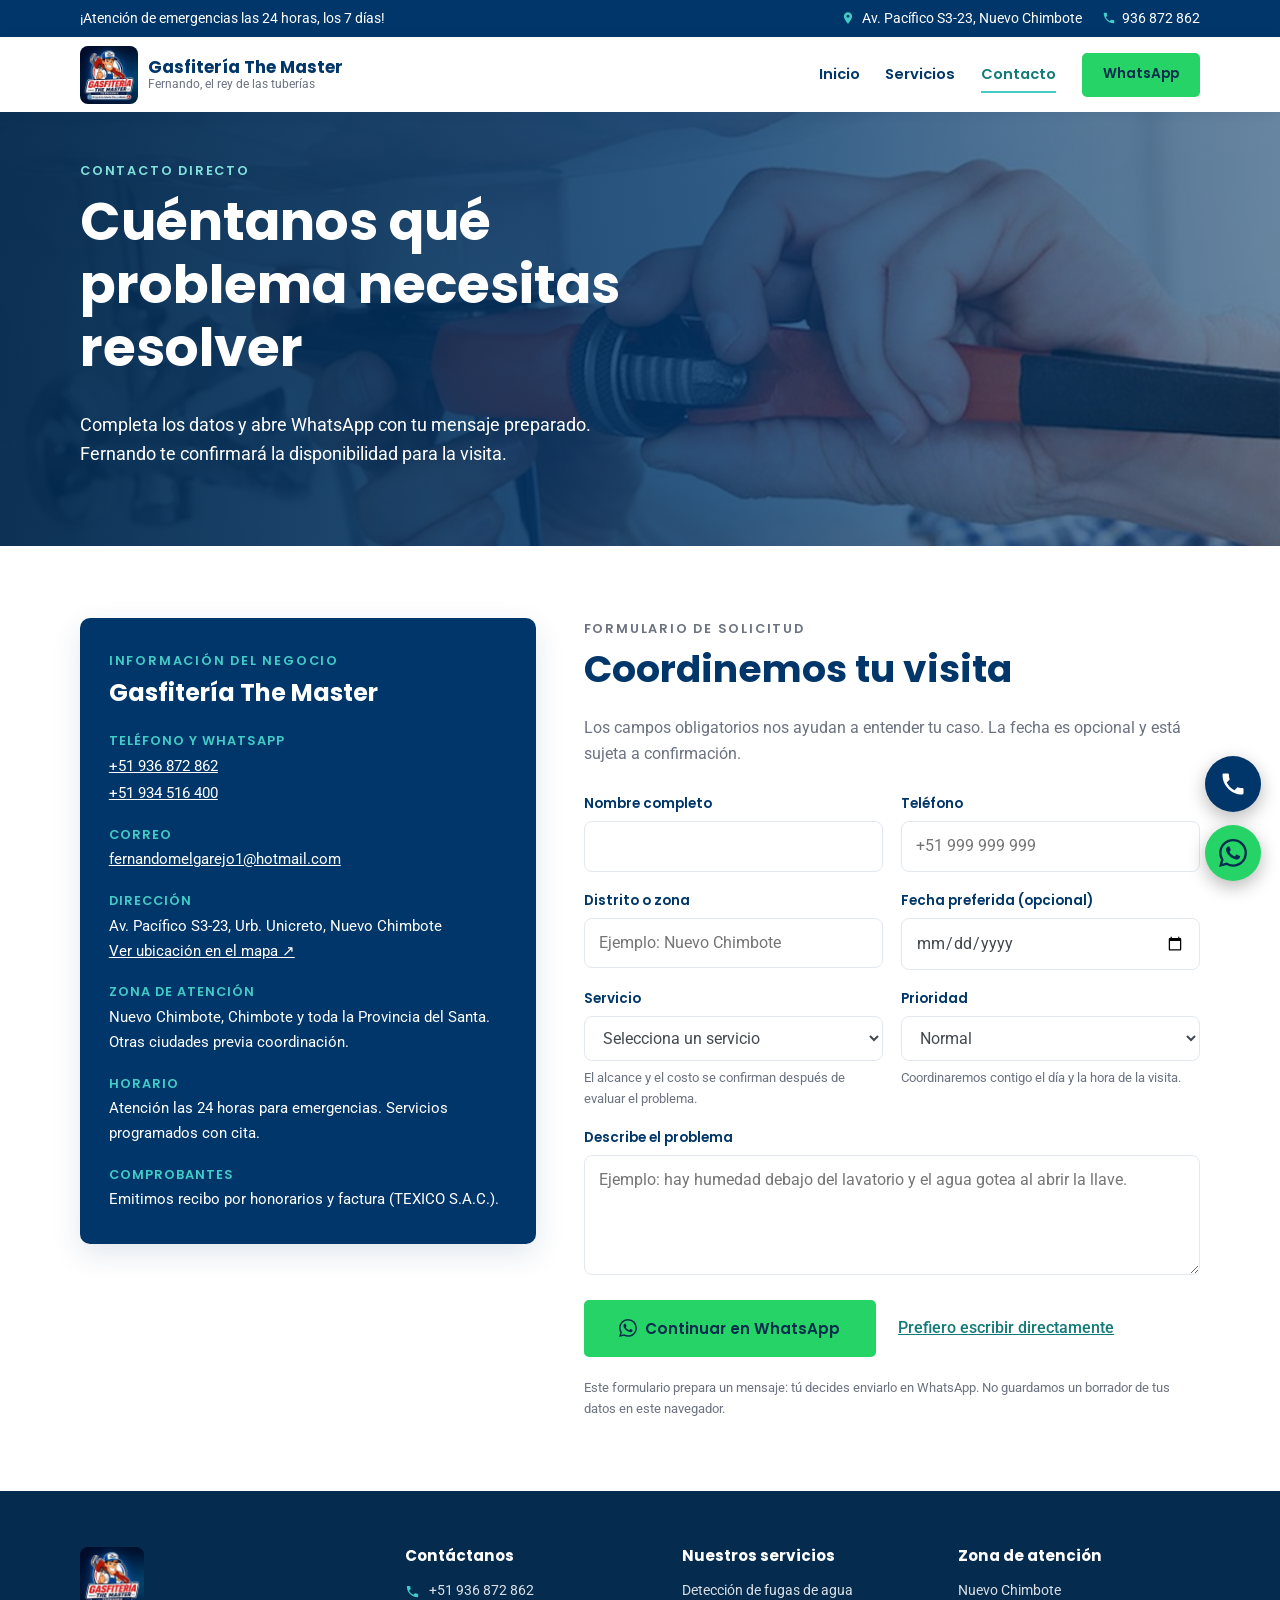
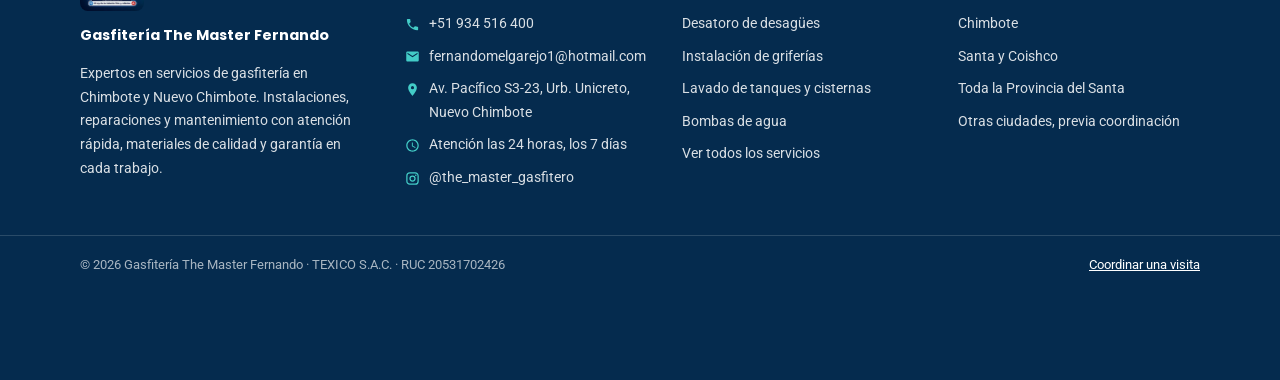
==== contact.html @ fdb29d44 "edit" ====
<!doctype html>
<html lang="es-PE">
  <head>
    <meta charset="UTF-8" />
    <meta name="viewport" content="width=device-width, initial-scale=1.0" />
    <title>Contacto | Gasfitería The Master Fernando en Chimbote</title>
    <meta
      name="description"
      content="Contacta a Gasfitería The Master Fernando en Chimbote y Nuevo Chimbote. Escríbenos por WhatsApp o envía el formulario para solicitar reparaciones, instalaciones o mantenimiento."
    />
<meta property="og:title" content="Contacto | Gasfitería The Master Fernando" />
    <meta
      property="og:description"
      content="Solicita ayuda de gasfitería en la Provincia del Santa con un formulario claro o contacto directo por WhatsApp."
    />
    <link rel="canonical" href="https://themastergasfitero.com/contact.html" />
    <meta property="og:url" content="https://themastergasfitero.com/contact.html" />
    <meta property="og:locale" content="es_PE" />
    <meta name="theme-color" content="#003669" />
    <meta property="og:type" content="website" />
    <meta property="og:image" content="https://themastergasfitero.com/images/optimized/og-image.webp" />
    <meta name="twitter:card" content="summary_large_image" />
    <link rel="icon" href="images/optimized/favicon.png" type="image/png" />
    <link rel="preconnect" href="https://fonts.googleapis.com" />
    <link rel="preconnect" href="https://fonts.gstatic.com" crossorigin />
    <link
      href="https://fonts.googleapis.com/css2?family=Poppins:wght@600;700&family=Roboto:wght@400;500&display=swap"
      rel="stylesheet"
    />
    <link rel="stylesheet" href="styles/styles.css" />
  </head>
  <body>
    <script>document.documentElement.classList.add("js");</script>
    <a class="skip-link" href="#main-content">Saltar al contenido principal</a>

    <div class="topbar">
      <div class="wrap">
        <span class="topbar-item topbar-left">¡Atención de emergencias las 24 horas, los 7 días!</span>
        <div class="topbar-right">
          <span class="topbar-item">
            <svg viewBox="0 0 24 24" aria-hidden="true"><path d="M12 2C8.13 2 5 5.13 5 9c0 5.25 7 13 7 13s7-7.75 7-13c0-3.87-3.13-7-7-7zm0 9.5a2.5 2.5 0 1 1 0-5 2.5 2.5 0 0 1 0 5z"/></svg>
            Av. Pacífico S3-23, Nuevo Chimbote
          </span>
          <a class="topbar-item" href="tel:+51936872862">
            <svg viewBox="0 0 24 24" aria-hidden="true"><path d="M6.62 10.79c1.44 2.83 3.76 5.14 6.59 6.59l2.2-2.2c.27-.27.67-.36 1.02-.24 1.12.37 2.33.57 3.57.57.55 0 1 .45 1 1V20c0 .55-.45 1-1 1-9.39 0-17-7.61-17-17 0-.55.45-1 1-1h3.5c.55 0 1 .45 1 1 0 1.25.2 2.45.57 3.57.11.35.03.74-.25 1.02l-2.2 2.2z"/></svg>
            936 872 862
          </a>
        </div>
      </div>
    </div>

    <header class="site-header">
      <nav class="nav wrap" aria-label="Navegación principal">
        <a class="brand" href="index.html">
          <img src="images/optimized/logo-master.webp" alt="Logo de Gasfitería The Master" width="58" height="58" />
          <span>
            <strong>Gasfitería The Master</strong>
            <span>Fernando, el rey de las tuberías</span>
          </span>
        </a>
        <button class="nav-toggle" type="button" aria-label="Abrir menú" aria-controls="primary-nav" aria-expanded="false">
          <span class="hamburger" aria-hidden="true"></span>
        </button>
        <ul class="nav-links" id="primary-nav">
          <li><a class="nav-link" href="index.html">Inicio</a></li>
          <li><a class="nav-link" href="services.html">Servicios</a></li>
          <li><a class="nav-link" href="contact.html">Contacto</a></li>
          <li class="nav-cta">
            <a
              class="button button--small button--wa"
              href="https://wa.me/51936872862?text=Hola%20Fernando%2C%20necesito%20un%20servicio%20de%20gasfiter%C3%ADa."
              target="_blank"
              rel="noopener"
            >
              WhatsApp
            </a>
          </li>
        </ul>
      </nav>
    </header>

    <main id="main-content">
      <section class="hero hero--compact" aria-labelledby="contact-title">
        <div class="wrap">
          <div class="hero-content">
            <p class="eyebrow">Contacto directo</p>
            <h1 id="contact-title">Cuéntanos qué problema necesitas resolver</h1>
            <p class="lead">
              Completa los datos y abre WhatsApp con tu mensaje preparado. Fernando te confirmará la disponibilidad para la visita.
            </p>
          </div>
        </div>
      </section>

      <section class="section section--white" aria-labelledby="request-title">
        <div class="wrap contact-layout">
          <aside class="contact-panel" aria-labelledby="contact-info-title">
            <p class="eyebrow">Información del negocio</p>
            <h2 id="contact-info-title">Gasfitería The Master</h2>
            <dl class="contact-list">
              <div>
                <dt>Teléfono y WhatsApp</dt>
                <dd><a href="https://wa.me/51936872862" target="_blank" rel="noopener">+51 936 872 862</a></dd>
                <dd><a href="tel:+51934516400">+51 934 516 400</a></dd>
              </div>
              <div>
                <dt>Correo</dt>
                <dd><a href="mailto:fernandomelgarejo1@hotmail.com">fernandomelgarejo1@hotmail.com</a></dd>
              </div>
              <div>
                <dt>Dirección</dt>
                <dd>Av. Pacífico S3-23, Urb. Unicreto, Nuevo Chimbote<br><a href="https://www.google.com/maps/search/?api=1&amp;query=Av.+Pacifico+S3-23+Unicreto+Nuevo+Chimbote+Peru" target="_blank" rel="noopener">Ver ubicación en el mapa ↗</a></dd>
              </div>
              <div>
                <dt>Zona de atención</dt>
                <dd>Nuevo Chimbote, Chimbote y toda la Provincia del Santa. Otras ciudades previa coordinación.</dd>
              </div>
              <div>
                <dt>Horario</dt>
                <dd>Atención las 24 horas para emergencias. Servicios programados con cita.</dd>
              </div>
              <div>
                <dt>Comprobantes</dt>
                <dd>Emitimos recibo por honorarios y factura (TEXICO S.A.C.).</dd>
              </div>
            </dl>
          </aside>

          <div>
            <div class="section-heading" style="text-align: left; margin-bottom: 1.6rem;">
              <p class="eyebrow">Formulario de solicitud</p>
              <h2 id="request-title">Coordinemos tu visita</h2>
              <p>Los campos obligatorios nos ayudan a entender tu caso. La fecha es opcional y está sujeta a confirmación.</p>
            </div>

            <form class="request-form" id="request-form">
              <div class="form-grid">
                <div class="field">
                  <label for="fullname">Nombre completo</label>
                  <input id="fullname" name="fullname" type="text" autocomplete="name" required minlength="3" maxlength="100" />
                </div>
                <div class="field">
                  <label for="phone">Teléfono</label>
                  <input id="phone" name="phone" type="tel" autocomplete="tel" inputmode="tel" required minlength="9" maxlength="20" placeholder="+51 999 999 999" />
                </div>
                <div class="field">
                  <label for="district">Distrito o zona</label>
                  <input id="district" name="district" type="text" autocomplete="address-level2" required maxlength="120" placeholder="Ejemplo: Nuevo Chimbote" />
                </div>
                <div class="field">
                  <label for="preferredDate">Fecha preferida (opcional)</label>
                  <input id="preferredDate" name="preferredDate" type="date" />
                </div>
                <div class="field">
                  <label for="service">Servicio</label>
                  <select id="service" name="service" required>
                    <option value="">Selecciona un servicio</option><option value="deteccion-fugas">Detección de fugas de agua</option><option value="correccion-fugas">Corrección de fugas</option><option value="griferias">Instalación y reparación de griferías</option><option value="bombas-agua">Instalación y mantenimiento de bombas de agua</option><option value="tanque-bombeo">Tanque de agua con sistema de bombeo</option><option value="lavado-tanques">Lavado de tanques y cisternas</option><option value="desinfeccion-tanques">Desinfección de tanques</option><option value="trampas-grasa">Mantenimiento de trampas de grasa</option><option value="desatoros">Desatoro de desagües</option><option value="duchas">Instalación y armado de sistema de ducha</option><option value="sanitarios">Instalación de sanitarios</option><option value="tuberias-fria-caliente">Tuberías de agua fría y caliente</option><option value="mantenimiento-preventivo">Mantenimiento preventivo</option><option value="emergencias-domiciliarias">Emergencias domiciliarias</option><option value="asesoria-compra">Asesoría para compra de accesorios</option><option value="otro">Otro / necesito orientación</option>
                  </select>
                  <p class="hint" id="service-note" aria-live="polite">Elige un servicio para ver una recomendación rápida.</p>
                </div>
                <div class="field">
                  <label for="urgency">Prioridad</label>
                  <select id="urgency" name="urgency" required>
                    <option value="Normal">Normal</option>
                    <option value="Pronto">Pronto</option>
                    <option value="Urgente">Urgente</option>
                  </select>
                  <p class="hint" id="urgency-note" aria-live="polite"></p>
                </div>
                <div class="field field--wide">
                  <label for="notes">Describe el problema</label>
                  <textarea
                    id="notes"
                    name="notes"
                    required
                    minlength="10" maxlength="1500"
                    placeholder="Ejemplo: hay humedad debajo del lavatorio y el agua gotea al abrir la llave."
                  ></textarea>
                </div>
              </div>
              <div class="form-actions">
                <button class="button button--wa" type="submit" disabled>
                  <svg viewBox="0 0 24 24" aria-hidden="true"><path d="M17.472 14.382c-.297-.149-1.758-.867-2.03-.967-.273-.099-.471-.148-.67.15-.197.297-.767.966-.94 1.164-.173.199-.347.223-.644.075-.297-.15-1.255-.463-2.39-1.475-.883-.788-1.48-1.761-1.653-2.059-.173-.297-.018-.458.13-.606.134-.133.298-.347.446-.52.149-.174.198-.298.298-.497.099-.198.05-.371-.025-.52-.075-.149-.669-1.612-.916-2.207-.242-.579-.487-.5-.669-.51-.173-.008-.371-.01-.57-.01-.198 0-.52.074-.792.372-.272.297-1.04 1.016-1.04 2.479 0 1.462 1.065 2.875 1.213 3.074.149.198 2.096 3.2 5.077 4.487.709.306 1.262.489 1.694.625.712.227 1.36.195 1.871.118.571-.085 1.758-.719 2.006-1.413.248-.694.248-1.289.173-1.413-.074-.124-.272-.198-.57-.347m-5.421 7.403h-.004a9.87 9.87 0 0 1-5.031-1.378l-.361-.214-3.741.982.998-3.648-.235-.374a9.86 9.86 0 0 1-1.51-5.26c.001-5.45 4.436-9.884 9.888-9.884 2.64 0 5.122 1.03 6.988 2.898a9.825 9.825 0 0 1 2.893 6.994c-.003 5.45-4.437 9.884-9.885 9.884m8.413-18.297A11.815 11.815 0 0 0 12.05 0C5.495 0 .16 5.335.157 11.892c0 2.096.547 4.142 1.588 5.945L.057 24l6.305-1.654a11.882 11.882 0 0 0 5.683 1.448h.005c6.554 0 11.89-5.335 11.893-11.893a11.821 11.821 0 0 0-3.48-8.413"/></svg>
                  Continuar en WhatsApp
                </button>
                <a class="text-link" href="https://wa.me/51936872862" target="_blank" rel="noopener">
                  Prefiero escribir directamente
                </a>
              </div>
              <p class="hint form-privacy" id="form-status" aria-live="polite">Este formulario prepara un mensaje: tú decides enviarlo en WhatsApp. No guardamos un borrador de tus datos en este navegador.</p>
              <noscript><p class="notice">Para preparar el mensaje, activa JavaScript o usa el enlace «Prefiero escribir directamente».</p></noscript>
            </form>
          </div>
        </div>
      </section>
    </main>

    <footer class="site-footer">
      <div class="wrap footer-grid">
        <div class="footer-brand">
          <img src="images/optimized/logo-master.webp" alt="Logo de Gasfitería The Master" width="64" height="64" loading="lazy" />
          <strong>Gasfitería The Master Fernando</strong>
          <p>
            Expertos en servicios de gasfitería en Chimbote y Nuevo Chimbote. Instalaciones, reparaciones y
            mantenimiento con atención rápida, materiales de calidad y garantía en cada trabajo.
          </p>
        </div>
        <div>
          <h2 class="footer-title">Contáctanos</h2>
          <ul class="footer-list">
            <li class="footer-item">
              <svg viewBox="0 0 24 24" aria-hidden="true"><path d="M6.62 10.79c1.44 2.83 3.76 5.14 6.59 6.59l2.2-2.2c.27-.27.67-.36 1.02-.24 1.12.37 2.33.57 3.57.57.55 0 1 .45 1 1V20c0 .55-.45 1-1 1-9.39 0-17-7.61-17-17 0-.55.45-1 1-1h3.5c.55 0 1 .45 1 1 0 1.25.2 2.45.57 3.57.11.35.03.74-.25 1.02l-2.2 2.2z"/></svg>
              <a href="tel:+51936872862">+51 936 872 862</a>
            </li>
            <li class="footer-item">
              <svg viewBox="0 0 24 24" aria-hidden="true"><path d="M6.62 10.79c1.44 2.83 3.76 5.14 6.59 6.59l2.2-2.2c.27-.27.67-.36 1.02-.24 1.12.37 2.33.57 3.57.57.55 0 1 .45 1 1V20c0 .55-.45 1-1 1-9.39 0-17-7.61-17-17 0-.55.45-1 1-1h3.5c.55 0 1 .45 1 1 0 1.25.2 2.45.57 3.57.11.35.03.74-.25 1.02l-2.2 2.2z"/></svg>
              <a href="tel:+51934516400">+51 934 516 400</a>
            </li>
            <li class="footer-item">
              <svg viewBox="0 0 24 24" aria-hidden="true"><path d="M20 4H4c-1.1 0-1.99.9-1.99 2L2 18c0 1.1.9 2 2 2h16c1.1 0 2-.9 2-2V6c0-1.1-.9-2-2-2zm0 4-8 5-8-5V6l8 5 8-5v2z"/></svg>
              <a href="mailto:fernandomelgarejo1@hotmail.com">fernandomelgarejo1@hotmail.com</a>
            </li>
            <li class="footer-item">
              <svg viewBox="0 0 24 24" aria-hidden="true"><path d="M12 2C8.13 2 5 5.13 5 9c0 5.25 7 13 7 13s7-7.75 7-13c0-3.87-3.13-7-7-7zm0 9.5a2.5 2.5 0 1 1 0-5 2.5 2.5 0 0 1 0 5z"/></svg>
              <span>Av. Pacífico S3-23, Urb. Unicreto, Nuevo Chimbote</span>
            </li>
            <li class="footer-item">
              <svg viewBox="0 0 24 24" aria-hidden="true"><path d="M11.99 2C6.47 2 2 6.48 2 12s4.47 10 9.99 10C17.52 22 22 17.52 22 12S17.52 2 11.99 2zM12 20c-4.42 0-8-3.58-8-8s3.58-8 8-8 8 3.58 8 8-3.58 8-8 8zm.5-13H11v6l5.25 3.15.75-1.23-4.5-2.67z"/></svg>
              <span>Atención las 24 horas, los 7 días</span>
            </li>
            <li class="footer-item">
              <svg viewBox="0 0 24 24" aria-hidden="true"><path d="M7.8 2h8.4C19.4 2 22 4.6 22 7.8v8.4a5.8 5.8 0 0 1-5.8 5.8H7.8C4.6 22 2 19.4 2 16.2V7.8A5.8 5.8 0 0 1 7.8 2m-.2 2A3.6 3.6 0 0 0 4 7.6v8.8C4 18.39 5.61 20 7.6 20h8.8a3.6 3.6 0 0 0 3.6-3.6V7.6C20 5.61 18.39 4 16.4 4H7.6m9.65 1.5a1.25 1.25 0 0 1 1.25 1.25A1.25 1.25 0 0 1 17.25 8 1.25 1.25 0 0 1 16 6.75a1.25 1.25 0 0 1 1.25-1.25M12 7a5 5 0 0 1 5 5 5 5 0 0 1-5 5 5 5 0 0 1-5-5 5 5 0 0 1 5-5m0 2a3 3 0 0 0-3 3 3 3 0 0 0 3 3 3 3 0 0 0 3-3 3 3 0 0 0-3-3z"/></svg>
              <a href="https://www.instagram.com/the_master_gasfitero" target="_blank" rel="noopener">@the_master_gasfitero</a>
            </li>
          </ul>
        </div>
        <div>
          <h2 class="footer-title">Nuestros servicios</h2>
          <ul class="footer-list">
            <li><a href="services.html?service=deteccion-fugas">Detección de fugas de agua</a></li>
            <li><a href="services.html?service=desatoros">Desatoro de desagües</a></li>
            <li><a href="services.html?service=griferias">Instalación de griferías</a></li>
            <li><a href="services.html?service=lavado-tanques">Lavado de tanques y cisternas</a></li>
            <li><a href="services.html?service=bombas-agua">Bombas de agua</a></li>
            <li><a href="services.html">Ver todos los servicios</a></li>
          </ul>
        </div>
        <div>
          <h2 class="footer-title">Zona de atención</h2>
          <ul class="footer-list">
            <li>Nuevo Chimbote</li>
            <li>Chimbote</li>
            <li>Santa y Coishco</li>
            <li>Toda la Provincia del Santa</li>
            <li>Otras ciudades, previa coordinación</li>
          </ul>
        </div>
      </div>
      <div class="footer-bottom">
        <div class="wrap">
          <span>&copy; <span id="currentyear">2026</span> Gasfitería The Master Fernando · TEXICO S.A.C. · RUC 20531702426</span>
          <a href="contact.html">Coordinar una visita</a>
        </div>
      </div>
    </footer>

    <a
      class="float-call"
      href="tel:+51936872862"
      aria-label="Llamar a Gasfitería The Master"
    >
      <svg viewBox="0 0 24 24" aria-hidden="true"><path d="M6.62 10.79c1.44 2.83 3.76 5.14 6.59 6.59l2.2-2.2c.27-.27.67-.36 1.02-.24 1.12.37 2.33.57 3.57.57.55 0 1 .45 1 1V20c0 .55-.45 1-1 1-9.39 0-17-7.61-17-17 0-.55.45-1 1-1h3.5c.55 0 1 .45 1 1 0 1.25.2 2.45.57 3.57.11.35.03.74-.25 1.02l-2.2 2.2z"/></svg>
    </a>
    <a
      class="float-wa"
      href="https://wa.me/51936872862?text=Hola%20Fernando%2C%20necesito%20un%20servicio%20de%20gasfiter%C3%ADa."
      target="_blank"
      rel="noopener"
      aria-label="Escribir por WhatsApp a Gasfitería The Master"
    >
      <svg viewBox="0 0 24 24" aria-hidden="true"><path d="M17.472 14.382c-.297-.149-1.758-.867-2.03-.967-.273-.099-.471-.148-.67.15-.197.297-.767.966-.94 1.164-.173.199-.347.223-.644.075-.297-.15-1.255-.463-2.39-1.475-.883-.788-1.48-1.761-1.653-2.059-.173-.297-.018-.458.13-.606.134-.133.298-.347.446-.52.149-.174.198-.298.298-.497.099-.198.05-.371-.025-.52-.075-.149-.669-1.612-.916-2.207-.242-.579-.487-.5-.669-.51-.173-.008-.371-.01-.57-.01-.198 0-.52.074-.792.372-.272.297-1.04 1.016-1.04 2.479 0 1.462 1.065 2.875 1.213 3.074.149.198 2.096 3.2 5.077 4.487.709.306 1.262.489 1.694.625.712.227 1.36.195 1.871.118.571-.085 1.758-.719 2.006-1.413.248-.694.248-1.289.173-1.413-.074-.124-.272-.198-.57-.347m-5.421 7.403h-.004a9.87 9.87 0 0 1-5.031-1.378l-.361-.214-3.741.982.998-3.648-.235-.374a9.86 9.86 0 0 1-1.51-5.26c.001-5.45 4.436-9.884 9.888-9.884 2.64 0 5.122 1.03 6.988 2.898a9.825 9.825 0 0 1 2.893 6.994c-.003 5.45-4.437 9.884-9.885 9.884m8.413-18.297A11.815 11.815 0 0 0 12.05 0C5.495 0 .16 5.335.157 11.892c0 2.096.547 4.142 1.588 5.945L.057 24l6.305-1.654a11.882 11.882 0 0 0 5.683 1.448h.005c6.554 0 11.89-5.335 11.893-11.893a11.821 11.821 0 0 0-3.48-8.413"/></svg>
    </a>

    <script type="module" src="scripts/site.js"></script>
    <script type="module" src="scripts/contact.js"></script>
  </body>
</html>
---- styles/styles.css ----
/* ============================================================
   Gasfitería The Master Fernando — Nuevo Chimbote
   Paleta: azul marino #003669 + turquesa #43ccc7 (referencia)
   Tipografía: Poppins (títulos) + Roboto (cuerpo)
   ============================================================ */

:root {
  --navy: #003669;
  --navy-dark: #052b4e;
  --navy-alt: #063764;
  --turquoise: #43ccc7;
  --turquoise-dark: #2fb0ab;
  --wa: #25d366;
  --wa-dark: #1eb757;
  --bg: #f6f7f9;
  --surface: #ffffff;
  --text: #43494f;
  --muted: #6b7280;
  --border: #e2e8ee;
  --shadow: 0 10px 30px rgb(0 54 105 / 12%);
  --shadow-soft: 0 4px 14px rgb(0 54 105 / 8%);
  --radius: 10px;
  --heading-font: "Poppins", "Segoe UI", sans-serif;
  --body-font: "Roboto", Arial, sans-serif;
}

* {
  box-sizing: border-box;
}

html {
  scroll-behavior: smooth;
}

body {
  margin: 0;
  color: var(--text);
  font-family: var(--body-font);
  font-size: 1rem;
  line-height: 1.65;
  background: var(--surface);
  overflow-x: clip;
}

img {
  display: block;
  max-width: 100%;
  height: auto;
}

a {
  color: var(--turquoise-dark);
}

h1,
h2,
h3,
h4 {
  font-family: var(--heading-font);
  color: var(--navy);
  line-height: 1.2;
  margin: 0 0 0.6em;
}

button,
input,
select,
textarea {
  font: inherit;
}

[hidden] {
  display: none !important;
}

.wrap {
  width: min(1120px, 100% - 2.5rem);
  margin-inline: auto;
}

.skip-link {
  position: absolute;
  top: -100px;
  left: 0.5rem;
  z-index: 60;
  background: var(--navy);
  color: #fff;
  padding: 0.6rem 1rem;
  border-radius: 0 0 8px 8px;
  text-decoration: none;
}

.skip-link:focus {
  top: 0;
}

/* ---------- Top bar ---------- */

.topbar {
  background: var(--navy);
  color: #fff;
  font-size: 0.85rem;
}

.topbar .wrap {
  display: flex;
  justify-content: space-between;
  align-items: center;
  gap: 1rem;
  padding-block: 0.45rem;
  flex-wrap: wrap;
}

.topbar a {
  color: #fff;
  text-decoration: none;
}

.topbar a:hover {
  text-decoration: underline;
}

.topbar-item {
  display: inline-flex;
  align-items: center;
  gap: 0.4rem;
}

.topbar-item svg {
  width: 14px;
  height: 14px;
  fill: var(--turquoise);
  flex: none;
}

.topbar-right {
  display: flex;
  gap: 1.25rem;
  flex-wrap: wrap;
}

/* ---------- Header / nav ---------- */

.site-header {
  background: var(--surface);
  box-shadow: 0 2px 10px rgb(0 54 105 / 8%);
  position: sticky;
  top: 0;
  z-index: 50;
}

.nav {
  display: flex;
  align-items: center;
  justify-content: space-between;
  gap: 1rem;
  padding-block: 0.55rem;
  position: relative;
}

.brand {
  display: flex;
  align-items: center;
  gap: 0.65rem;
  text-decoration: none;
}

.brand img {
  width: 58px;
  height: 58px;
  border-radius: 50%;
}

.brand span {
  display: flex;
  flex-direction: column;
  line-height: 1.2;
}

.brand strong {
  font-family: var(--heading-font);
  font-size: 1.05rem;
  color: var(--navy);
}

.brand span span {
  font-size: 0.75rem;
  color: var(--muted);
}

.nav-links {
  list-style: none;
  display: flex;
  align-items: center;
  gap: 1.6rem;
  margin: 0;
  padding: 0;
}

.nav-link {
  font-family: var(--heading-font);
  font-weight: 600;
  font-size: 0.92rem;
  color: var(--navy);
  text-decoration: none;
  padding: 0.4rem 0;
  border-bottom: 2px solid transparent;
}

.nav-link:hover,
.nav-link[aria-current="page"] {
  color: var(--turquoise-dark);
  border-bottom-color: var(--turquoise);
}

.nav-cta {
  display: inline-flex;
}

.nav-toggle {
  display: none;
  background: none;
  border: 0;
  padding: 0.5rem;
  cursor: pointer;
}

.hamburger,
.hamburger::before,
.hamburger::after {
  content: "";
  display: block;
  width: 24px;
  height: 3px;
  border-radius: 2px;
  background: var(--navy);
  transition: transform 0.2s ease;
}

.hamburger {
  position: relative;
}

.hamburger::before {
  position: absolute;
  top: -8px;
}

.hamburger::after {
  position: absolute;
  top: 8px;
}

/* ---------- Botones ---------- */

.button {
  display: inline-flex;
  align-items: center;
  justify-content: center;
  gap: 0.5rem;
  background: var(--turquoise);
  color: #fff;
  font-family: var(--heading-font);
  font-weight: 600;
  font-size: 0.95rem;
  text-decoration: none;
  border: 2px solid var(--turquoise);
  border-radius: 8px;
  padding: 0.85rem 2.1rem;
  cursor: pointer;
  transition: background 0.2s ease, border-color 0.2s ease, transform 0.15s ease;
}

.button:hover {
  background: var(--turquoise-dark);
  border-color: var(--turquoise-dark);
  transform: translateY(-1px);
}

.button--outline {
  background: transparent;
  color: #fff;
  border-color: rgb(255 255 255 / 70%);
}

.button--outline:hover {
  background: rgb(255 255 255 / 12%);
  border-color: #fff;
}

.button--outline-navy {
  background: transparent;
  color: var(--navy);
  border-color: var(--navy);
}

.button--outline-navy:hover {
  background: var(--navy);
  border-color: var(--navy);
  color: #fff;
}

.button--wa {
  background: var(--wa);
  border-color: var(--wa);
}

.button--wa:hover {
  background: var(--wa-dark);
  border-color: var(--wa-dark);
}

.button--small {
  padding: 0.55rem 1.2rem;
  font-size: 0.85rem;
}

.button svg {
  width: 18px;
  height: 18px;
  fill: currentcolor;
  flex: none;
}

.text-link {
  color: var(--turquoise-dark);
  font-weight: 500;
}

/* ---------- Hero ---------- */

.hero {
  position: relative;
  min-height: 560px;
  display: flex;
  align-items: center;
  background:
    linear-gradient(90deg, rgb(0 40 78 / 92%) 0%, rgb(0 54 105 / 78%) 45%, rgb(0 54 105 / 40%) 100%),
    url("../images/optimized/hero-bg.webp") center 30% / cover no-repeat;
  color: #fff;
  padding-block: 4rem;
}

.hero-content {
  max-width: 620px;
}

.hero h1 {
  color: #fff;
  font-size: clamp(2.1rem, 5vw, 3.3rem);
  font-weight: 700;
}

.hero .lead {
  font-size: 1.1rem;
  max-width: 34rem;
  margin-bottom: 1.8rem;
}

.eyebrow {
  font-family: var(--heading-font);
  font-weight: 600;
  font-size: 0.8rem;
  text-transform: uppercase;
  letter-spacing: 0.14em;
  color: var(--turquoise);
  margin: 0 0 0.5rem;
}

.hero-actions {
  display: flex;
  gap: 0.9rem;
  flex-wrap: wrap;
  margin-bottom: 1.6rem;
}

.trust-list {
  list-style: none;
  display: flex;
  gap: 0.6rem 1.5rem;
  flex-wrap: wrap;
  margin: 0;
  padding: 0;
  font-size: 0.9rem;
}

.trust-list li {
  display: inline-flex;
  align-items: center;
  gap: 0.45rem;
}

.trust-list svg {
  width: 16px;
  height: 16px;
  fill: var(--turquoise);
  flex: none;
}

.hero--compact {
  min-height: 300px;
  padding-block: 3rem;
  background:
    linear-gradient(90deg, rgb(0 40 78 / 94%) 0%, rgb(0 54 105 / 82%) 55%, rgb(0 54 105 / 55%) 100%),
    url("../images/optimized/hero-bg.webp") center 25% / cover no-repeat;
}

/* ---------- Secciones ---------- */

.section {
  padding-block: 4.5rem;
  background: var(--bg);
}

.section--white {
  background: var(--surface);
}

.section-heading {
  text-align: center;
  max-width: 44rem;
  margin: 0 auto 2.8rem;
}

.section-heading h2 {
  font-size: clamp(1.6rem, 3.4vw, 2.35rem);
  font-weight: 700;
}

.section-heading p {
  color: var(--muted);
}

.section-actions {
  text-align: center;
  margin-top: 2.4rem;
  display: flex;
  gap: 1rem;
  justify-content: center;
  flex-wrap: wrap;
  align-items: center;
}

/* ---------- Bloque presentación ---------- */

.split {
  display: grid;
  grid-template-columns: 1fr 1.15fr;
  gap: 3rem;
  align-items: center;
}

.portrait img {
  border-radius: var(--radius);
  box-shadow: var(--shadow);
  width: 100%;
}

.split h2 {
  font-size: clamp(1.55rem, 3vw, 2.2rem);
}

.check-list {
  list-style: none;
  padding: 0;
  margin: 1.2rem 0 1.8rem;
  display: grid;
  gap: 0.65rem;
}

.check-list li {
  display: flex;
  align-items: flex-start;
  gap: 0.6rem;
}

.check-list svg {
  width: 18px;
  height: 18px;
  fill: var(--turquoise);
  flex: none;
  margin-top: 0.25rem;
}

.cred-chips {
  display: flex;
  flex-wrap: wrap;
  gap: 0.5rem;
  margin: 0 0 1.6rem;
  padding: 0;
  list-style: none;
}

.cred-chips li {
  background: rgb(67 204 199 / 12%);
  border: 1px solid rgb(67 204 199 / 45%);
  color: var(--navy);
  font-size: 0.78rem;
  font-weight: 500;
  padding: 0.3rem 0.75rem;
  border-radius: 100px;
}

/* ---------- ¿Por qué elegirnos? ---------- */

.why-layout {
  display: grid;
  grid-template-columns: 1.15fr 1fr;
  gap: 2.5rem;
  align-items: center;
}

.why-grid {
  display: grid;
  grid-template-columns: repeat(2, 1fr);
  gap: 1.2rem;
}

.why-card {
  background: var(--surface);
  border-radius: var(--radius);
  box-shadow: var(--shadow-soft);
  padding: 1.8rem 1.4rem;
  text-align: center;
}

.why-card svg {
  width: 38px;
  height: 38px;
  fill: var(--navy);
  margin-bottom: 0.8rem;
}

.why-card h3 {
  color: var(--turquoise-dark);
  font-size: 1.02rem;
  margin-bottom: 0.5rem;
}

.why-card p {
  font-size: 0.88rem;
  margin: 0;
  color: var(--muted);
}

.why-photo img {
  border-radius: var(--radius);
  box-shadow: var(--shadow);
  width: 100%;
  object-fit: cover;
  aspect-ratio: 4 / 5;
}

/* ---------- Clientes ---------- */

.clients-strip {
  background: var(--navy);
  color: #fff;
  padding-block: 2rem;
  text-align: center;
  overflow: hidden;
}
.clients-heading { margin-bottom: 1.25rem; }
.clients-strip h2 {
  color: #fff;
  font-size: clamp(.95rem, 2vw, 1.15rem);
  font-weight: 600;
  text-transform: uppercase;
  letter-spacing: .12em;
  margin: 0 auto 1rem;
}
.clients-marquee {
  overflow: hidden;
  max-width: 1440px;
  margin-inline: auto;
  mask-image: linear-gradient(to right, transparent, #000 4%, #000 96%, transparent);
}
.clients-track { display: flex; width: max-content; }
.clients-list {
  list-style: none;
  display: flex;
  flex-shrink: 0;
  gap: 1.5rem;
  margin: 0;
  padding: 0 1.5rem 0 0;
}
.client-card {
  width: 220px;
  flex-shrink: 0;
  font-family: var(--heading-font);
  font-size: .85rem;
  font-weight: 600;
}
.client-card > span { display: block; margin-top: 1.25rem; color: #ffffffcf; font-size: .8rem; font-weight: 500; }
.client-logo {
  height: 112px;
  display: flex;
  align-items: center;
  justify-content: center;
  background: transparent;
  border: 0;
  overflow: hidden;
}
.client-logo > img { width: 160px; height: 80px; object-fit: contain; filter: brightness(0) invert(1); }
/* Render existing brand artwork in white without changing the source files. */
.client-logo--vecor,
.client-logo--meraki { background: var(--navy); }
.client-logo--vecor > img,
.client-logo--meraki > img { mix-blend-mode: screen; }
.client-logo--vecor > img { width: 112px; height: 112px; filter: grayscale(1) brightness(2) contrast(20); }
.client-logo--meraki > img { width: 180px; height: 112px; object-fit: cover; filter: grayscale(1) brightness(2) contrast(20); clip-path: inset(18% 20% 20% 20%); }
.client-logo--placeholder { color: #fff; }
.client-logo svg { width: 80px; height: 64px; }
.clients-strip.is-ready .clients-track { animation: clients-scroll 38s linear infinite; }
@keyframes clients-scroll { to { transform: translateX(-50%); } }
.clients-strip:not(.is-ready) .clients-marquee { overflow-x: auto; }
@media (max-width: 700px) {
  .clients-strip { padding-block: 1.75rem; }
  .client-card { width: 180px; font-size: .78rem; }
  .client-logo { height: 112px; }
  .clients-list { gap: 1rem; padding-right: 1rem; }
}
@media (prefers-reduced-motion: reduce) {
  .clients-strip .clients-track { animation: none; width: auto; }
  .clients-list { width: 100%; flex-wrap: wrap; justify-content: center; padding: 0 1rem; }
  .clients-list[aria-hidden="true"] { display: none; }
  .clients-marquee { mask-image: none; }
}

/* ---------- Tarjetas de servicios ---------- */

.grid {
  display: grid;
  gap: 1.6rem;
}

.services-grid {
  grid-template-columns: repeat(auto-fill, minmax(280px, 1fr));
}

.service-card {
  background: var(--surface);
  border-radius: var(--radius);
  box-shadow: var(--shadow-soft);
  overflow: hidden;
  display: flex;
  flex-direction: column;
  transition: transform 0.2s ease, box-shadow 0.2s ease;
}

.service-card:hover {
  transform: translateY(-4px);
  box-shadow: var(--shadow);
}

.service-card img {
  width: 100%;
  aspect-ratio: 4 / 3;
  object-fit: cover;
}

.service-card__body {
  padding: 1.3rem 1.3rem 1.5rem;
  display: flex;
  flex-direction: column;
  gap: 0.55rem;
  flex: 1;
}

.service-card__body h3 {
  font-size: 1.05rem;
  margin: 0;
}

.service-card__body p {
  margin: 0;
  font-size: 0.9rem;
  color: var(--muted);
  flex: 1;
}

.card-meta {
  display: flex;
  justify-content: space-between;
  align-items: center;
}

.pill {
  display: inline-block;
  background: rgb(0 54 105 / 8%);
  color: var(--navy);
  font-size: 0.72rem;
  font-weight: 600;
  font-family: var(--heading-font);
  text-transform: uppercase;
  letter-spacing: 0.08em;
  padding: 0.28rem 0.7rem;
  border-radius: 100px;
  width: fit-content;
}

.service-facts {
  display: grid;
  grid-template-columns: repeat(3, 1fr);
  gap: 0.6rem;
  margin: 0.4rem 0 0.8rem;
  font-size: 0.78rem;
}

.service-facts dt {
  font-weight: 600;
  color: var(--navy);
}

.service-facts dd {
  margin: 0;
  color: var(--muted);
}

.status {
  font-size: 0.85rem;
  color: var(--muted);
  text-align: center;
}

.notice {
  background: rgb(67 204 199 / 10%);
  border: 1px solid rgb(67 204 199 / 40%);
  border-radius: var(--radius);
  padding: 1rem 1.3rem;
  grid-column: 1 / -1;
}

/* ---------- Galería ---------- */

.gallery-grid {
  display: grid;
  grid-template-columns: repeat(3, 1fr);
  gap: 1.2rem;
}

.gallery-grid figure {
  margin: 0;
  position: relative;
  border-radius: var(--radius);
  overflow: hidden;
  box-shadow: var(--shadow-soft);
}

.gallery-grid img {
  width: 100%;
  aspect-ratio: 4 / 3;
  object-fit: cover;
  transition: transform 0.3s ease;
}

.gallery-grid figure:hover img {
  transform: scale(1.05);
}

.gallery-grid figcaption {
  position: absolute;
  inset: auto 0 0;
  background: linear-gradient(transparent, rgb(0 40 78 / 88%));
  color: #fff;
  font-size: 0.85rem;
  font-weight: 500;
  padding: 1.6rem 1rem 0.75rem;
}

/* ---------- Cómo trabajamos ---------- */

.steps-grid {
  display: grid;
  grid-template-columns: repeat(4, 1fr);
  gap: 1.2rem;
  counter-reset: paso;
}

.step-card {
  background: var(--surface);
  border-radius: var(--radius);
  box-shadow: var(--shadow-soft);
  padding: 1.8rem 1.4rem;
  position: relative;
  counter-increment: paso;
}

.step-card::before {
  content: counter(paso, decimal-leading-zero);
  display: block;
  font-family: var(--heading-font);
  font-size: 1.9rem;
  font-weight: 700;
  color: var(--turquoise);
  margin-bottom: 0.5rem;
}

.step-card h3 {
  font-size: 1rem;
  margin-bottom: 0.4rem;
}

.step-card p {
  font-size: 0.87rem;
  color: var(--muted);
  margin: 0;
}

/* ---------- FAQ ---------- */

.faq-layout {
  display: grid;
  grid-template-columns: 1.1fr 1fr;
  gap: 3rem;
  align-items: start;
}

.faq-photo img {
  border-radius: var(--radius);
  box-shadow: var(--shadow);
  width: 100%;
  object-fit: cover;
  aspect-ratio: 4 / 5;
  position: sticky;
  top: 100px;
}

.faq-list {
  display: grid;
  gap: 0.8rem;
}

.faq-list details {
  background: var(--surface);
  border-radius: var(--radius);
  box-shadow: var(--shadow-soft);
  padding: 1rem 1.3rem;
}

.faq-list summary {
  font-family: var(--heading-font);
  font-weight: 600;
  color: var(--navy);
  cursor: pointer;
  list-style: none;
  display: flex;
  justify-content: space-between;
  align-items: center;
  gap: 1rem;
}

.faq-list summary::-webkit-details-marker {
  display: none;
}

.faq-list summary::after {
  content: "+";
  font-size: 1.4rem;
  color: var(--turquoise-dark);
  flex: none;
  line-height: 1;
}

.faq-list details[open] summary::after {
  content: "\2212";
}

.faq-list details p {
  margin: 0.8rem 0 0.2rem;
  font-size: 0.92rem;
}

/* ---------- CTA final ---------- */

.cta-band {
  background:
    linear-gradient(rgb(0 40 78 / 90%), rgb(0 54 105 / 90%)),
    url("../images/optimized/hero-bg.webp") center 40% / cover no-repeat;
  color: #fff;
  text-align: center;
  padding-block: 4.5rem;
}

.cta-band h2 {
  color: #fff;
  font-size: clamp(1.6rem, 3.4vw, 2.3rem);
}

.cta-band p {
  max-width: 40rem;
  margin: 0 auto 1.8rem;
}

.cta-band .hero-actions {
  justify-content: center;
  margin-bottom: 0;
}

/* ---------- Contacto ---------- */

.contact-layout {
  display: grid;
  grid-template-columns: 0.85fr 1.15fr;
  gap: 3rem;
  align-items: start;
}

.contact-panel {
  background: var(--navy);
  color: #fff;
  border-radius: var(--radius);
  padding: 2rem 1.8rem;
  box-shadow: var(--shadow);
}

.contact-panel h2 {
  color: #fff;
}

.contact-panel .eyebrow {
  color: var(--turquoise);
}

.contact-list {
  display: grid;
  gap: 1.1rem;
  margin: 1.4rem 0 0;
}

.contact-list dt {
  font-family: var(--heading-font);
  font-weight: 600;
  font-size: 0.8rem;
  text-transform: uppercase;
  letter-spacing: 0.08em;
  color: var(--turquoise);
}

.contact-list dd {
  margin: 0.15rem 0 0;
  font-size: 0.95rem;
}

.contact-list a {
  color: #fff;
}

.request-form .form-grid {
  display: grid;
  grid-template-columns: repeat(2, 1fr);
  gap: 1.1rem;
}

.field {
  display: flex;
  flex-direction: column;
  gap: 0.35rem;
}

.field--wide {
  grid-column: 1 / -1;
}

.field label {
  font-family: var(--heading-font);
  font-weight: 600;
  font-size: 0.85rem;
  color: var(--navy);
}

.field input,
.field select,
.field textarea {
  border: 1px solid var(--border);
  border-radius: 8px;
  padding: 0.7rem 0.9rem;
  background: var(--surface);
  font-size: 0.95rem;
  color: var(--text);
}

.field textarea {
  min-height: 120px;
  resize: vertical;
}

.field input:focus,
.field select:focus,
.field textarea:focus {
  outline: 2px solid var(--turquoise);
  outline-offset: 1px;
  border-color: var(--turquoise);
}

.hint {
  font-size: 0.8rem;
  color: var(--muted);
  margin: 0;
}

.form-actions {
  display: flex;
  align-items: center;
  gap: 1.4rem;
  flex-wrap: wrap;
  margin-top: 1.6rem;
}

.filters {
  display: grid;
  grid-template-columns: 1.4fr 1fr auto;
  gap: 1.1rem;
  align-items: end;
  margin-bottom: 2rem;
}

.filters .status {
  text-align: right;
  padding-bottom: 0.7rem;
}

/* ---------- Modal ---------- */

.modal {
  border: 0;
  border-radius: var(--radius);
  padding: 0;
  width: min(560px, calc(100% - 2rem));
  box-shadow: var(--shadow);
}

.modal::backdrop {
  background: rgb(0 27 51 / 55%);
}

.modal__inner {
  padding: 1.6rem;
}

.modal__header {
  display: flex;
  justify-content: space-between;
  align-items: center;
  gap: 1rem;
  margin-bottom: 1rem;
}

.modal__header h2 {
  margin: 0;
  font-size: 1.25rem;
}

.modal-close {
  background: var(--bg);
  border: 0;
  border-radius: 50%;
  width: 36px;
  height: 36px;
  cursor: pointer;
  font-weight: 700;
  color: var(--navy);
}

.modal img {
  border-radius: 8px;
  margin-bottom: 1rem;
  width: 100%;
  aspect-ratio: 4 / 3;
  object-fit: cover;
}

.dialog-facts {
  display: grid;
  grid-template-columns: repeat(2, 1fr);
  gap: 0.8rem;
  margin: 1rem 0 1.4rem;
  font-size: 0.85rem;
}

.dialog-facts dt {
  font-weight: 600;
  color: var(--navy);
}

.dialog-facts dd {
  margin: 0;
  color: var(--muted);
}

.modal .hero-actions {
  margin-bottom: 0;
}

/* ---------- Footer ---------- */

.site-footer {
  background: var(--navy-dark);
  color: rgb(255 255 255 / 85%);
  padding-top: 3.5rem;
  font-size: 0.9rem;
}

.footer-grid {
  display: grid;
  grid-template-columns: 1.2fr 1fr 1fr 1fr;
  gap: 2.2rem;
  padding-bottom: 2.5rem;
}

.footer-grid h4 {
  color: #fff;
  font-size: 0.95rem;
  margin-bottom: 0.9rem;
}

.footer-brand img {
  width: 64px;
  height: 64px;
  border-radius: 50%;
  margin-bottom: 0.8rem;
}

.footer-brand strong {
  display: block;
  font-family: var(--heading-font);
  color: #fff;
  margin-bottom: 0.4rem;
}

.footer-list {
  list-style: none;
  margin: 0;
  padding: 0;
  display: grid;
  gap: 0.55rem;
}

.footer-list a {
  color: rgb(255 255 255 / 85%);
  text-decoration: none;
}

.footer-list a:hover {
  color: var(--turquoise);
}

.footer-list .footer-item {
  display: flex;
  gap: 0.55rem;
  align-items: flex-start;
}

.footer-list svg {
  width: 15px;
  height: 15px;
  fill: var(--turquoise);
  flex: none;
  margin-top: 0.3rem;
}

.footer-bottom {
  border-top: 1px solid rgb(255 255 255 / 15%);
  padding-block: 1.1rem;
}

.footer-bottom .wrap {
  display: flex;
  justify-content: space-between;
  gap: 0.5rem 2rem;
  flex-wrap: wrap;
  font-size: 0.8rem;
  color: rgb(255 255 255 / 65%);
}

/* ---------- Botones flotantes ---------- */

.float-wa,
.float-call {
  position: fixed;
  right: 1.2rem;
  z-index: 55;
  width: 56px;
  height: 56px;
  border-radius: 50%;
  display: flex;
  align-items: center;
  justify-content: center;
  box-shadow: 0 6px 18px rgb(0 0 0 / 28%);
  transition: transform 0.15s ease;
}

.float-wa:hover,
.float-call:hover {
  transform: scale(1.08);
}

.float-wa {
  bottom: 1.2rem;
  background: var(--wa);
}

.float-call {
  bottom: 5.5rem;
  background: var(--navy);
}

.float-wa svg,
.float-call svg {
  width: 28px;
  height: 28px;
  fill: #fff;
}

/* ---------- Responsive ---------- */

@media (max-width: 900px) {
  .split,
  .why-layout,
  .faq-layout,
  .contact-layout {
    grid-template-columns: 1fr;
  }

  .faq-photo {
    display: none;
  }

  .steps-grid {
    grid-template-columns: repeat(2, 1fr);
  }

  .gallery-grid {
    grid-template-columns: repeat(2, 1fr);
  }

  .footer-grid {
    grid-template-columns: repeat(2, 1fr);
  }

  .filters {
    grid-template-columns: 1fr 1fr;
  }

  .filters .status {
    grid-column: 1 / -1;
    text-align: left;
    padding-bottom: 0;
  }
}

@media (max-width: 700px) {
  .topbar .wrap {
    justify-content: center;
    text-align: center;
  }

  .topbar-left {
    display: none;
  }

  .nav-toggle {
    display: block;
  }

  .nav-cta {
    display: none;
  }

  .nav-links {
    position: absolute;
    top: 100%;
    left: 0;
    right: 0;
    background: var(--surface);
    flex-direction: column;
    align-items: stretch;
    gap: 0;
    box-shadow: var(--shadow);
    display: none;
    padding: 0.5rem 0;
  }

  .nav-links.is-open {
    display: flex;
  }

  .nav-links li {
    border-top: 1px solid var(--border);
  }

  .nav-links li:first-child {
    border-top: 0;
  }

  .nav-link {
    display: block;
    padding: 0.9rem 1.4rem;
    border-bottom: 0;
  }

  .hero {
    min-height: 480px;
  }

  .steps-grid,
  .gallery-grid,
  .why-grid,
  .request-form .form-grid,
  .footer-grid {
    grid-template-columns: 1fr;
  }

  .service-facts {
    grid-template-columns: 1fr;
    gap: 0.3rem;
  }

  .section {
    padding-block: 3.2rem;
  }
}

/* Commercial presentation and accessible interaction states. */
:root {
  --turquoise-dark: #147a78;
}
html { scroll-padding-top: 100px; }
:focus-visible { outline: 3px solid #c66a0c; outline-offset: 5px; }
.button { color: var(--navy-dark); border-radius: 5px; }
.button:hover { background: #8ae3dd; border-color: #8ae3dd; }
.button--outline { color: #fff; }
.button--outline:hover { background: rgb(255 255 255 / 14%); border-color: #fff; }
.button--outline-navy:hover { background: var(--navy); border-color: var(--navy); color: #fff; }
.button--wa:hover { background: #67e394; border-color: #67e394; }
.button:disabled { opacity: .55; cursor: not-allowed; }
.eyebrow { color: var(--turquoise-dark); }
.hero .eyebrow, .cta-band .eyebrow { color: #83e2dc; }
.hero--home { min-height: 580px; padding-block: 5rem; background-image: linear-gradient(90deg, #052b4ef5 0%, #052b4ed9 39%, #052b4e38 100%), url('../images/optimized/hero-bg.webp'); }
.hero--home h1 { font-size: clamp(2.8rem, 5.4vw, 4.7rem); line-height: 1.06; letter-spacing: -.045em; margin-block: 1.3rem; }
.hero--home .lead { color: #e0e9ed; max-width: 32rem; }
.hero-dot { color: var(--turquoise); }
.brand img, .footer-brand img { border-radius: 8px; }
.service-showcase { background: #f4f6f5; }
.showcase-heading { display: flex; justify-content: space-between; align-items: end; gap: 3rem; margin-bottom: 2.2rem; }
.showcase-heading h2 { font-size: clamp(1.9rem, 3.2vw, 2.7rem); letter-spacing: -.035em; margin-bottom: 0; }
.showcase-heading > p { max-width: 22rem; margin: 0 0 .2rem; color: #55646b; }
.service-mosaic { display: grid; grid-template-columns: repeat(6, minmax(0, 1fr)); gap: 12px; }
.service-tile { position: relative; isolation: isolate; display: flex; align-items: end; grid-column: span 2; min-height: 420px; overflow: hidden; color: white; text-decoration: none; background: #123852; padding: 1.8rem; }
.service-tile:nth-child(n+4) { grid-column: span 3; min-height: 300px; }
.service-tile img { position: absolute; inset: 0; z-index: -2; width: 100%; height: 100%; object-fit: cover; transition: transform .35s ease; }
.service-tile::before { content: ''; position: absolute; inset: 0; z-index: -1; background: linear-gradient(180deg, rgb(3 20 34 / 12%) 10%, rgb(3 20 34 / 35%) 35%, rgb(3 20 34 / 95%) 100%); }
.service-tile:nth-child(3) img { object-position: center 42%; }
.service-tile:nth-child(4) img { object-position: center 60%; }
.service-tile__number { position: absolute; top: 1.2rem; left: 1.6rem; font-size: .8rem; color: white; background: #052b4ec9; padding: .15rem .55rem; border: 1px solid #ffffff66; }
.service-tile__category { color: #a0f0e8; font-size: .7rem; font-weight: 700; text-transform: uppercase; letter-spacing: .15em; }
.service-tile h3 { color: #fff; font-size: clamp(1.35rem, 2.1vw, 1.8rem); line-height: 1.15; margin: .65rem 0; }
.service-tile p { color: #edf2f5; font-size: .88rem; line-height: 1.5; margin: 0 0 1rem; max-width: 26rem; }
.service-tile__link { display: flex; gap: 1.5rem; align-items: center; font-size: .8rem; font-weight: 700; color: white; }
.service-tile__link span { font-size: 1.35rem; color: #a0f0e8; }
.service-tile:hover img { transform: scale(1.045); }
.service-tile:focus-visible { outline-offset: 3px; outline-width: 4px; }
.showcase-bottom { display: flex; align-items: center; justify-content: space-between; gap: 1.5rem; margin-top: 1.8rem; }
.showcase-bottom p { color: #55646b; font-size: .92rem; margin: 0; }
.footer-grid .footer-title { font-size: .95rem; color: white; margin-bottom: .9rem; }
.footer-bottom a { color: white; }
.footer-list a, .contact-list a { overflow-wrap: anywhere; }
.service-card .hero-actions { margin-top: auto; margin-bottom: 0; }
.service-card img { height: auto; }
.modal img { height: auto; }
.modal { max-height: calc(100dvh - 2rem); }
.modal-close { flex: 0 0 44px; height: 44px; }
body:has(dialog[open]) { overflow: hidden; }
.form-privacy { margin-top: 1.25rem; }
.field { min-width: 0; }
.field input, .field select, .field textarea { width: 100%; min-width: 0; font-size: 1rem; }
.float-wa svg { fill: var(--navy-dark); }
.site-footer { padding-bottom: 5.5rem; }
@media (max-width: 900px) {
  .showcase-heading { align-items: start; flex-direction: column; gap: 1rem; }
  .showcase-heading > p { max-width: 35rem; }
  .service-mosaic { grid-template-columns: repeat(2, minmax(0, 1fr)); }
  .service-tile, .service-tile:nth-child(n+4) { grid-column: auto; min-height: 360px; }
  .service-tile:last-child { grid-column: 1 / -1; min-height: 280px; }
}
@media (max-width: 700px) {
  html { scroll-padding-top: 88px; }
  .wrap { width: min(1120px, 100% - 2rem); }
  .topbar-right { justify-content: center; }
  .topbar-right > span { display: none; }
  .brand strong { font-size: .9rem; }
  .brand img { width: 48px; height: 48px; }
  .brand span span { font-size: .65rem; }
  .nav-toggle { min-width: 44px; min-height: 44px; }
  .hero--home { min-height: 540px; padding-block: 3.3rem; background-position: center, 60% center; }
  .hero--home .eyebrow { font-size: .68rem; letter-spacing: .08em; }
  .hero--home h1 { font-size: clamp(2.7rem, 9vw, 4rem); }
  .hero--compact { min-height: 280px; padding-block: 2.6rem; }
  .showcase-bottom { align-items: start; flex-direction: column; }
  .services-grid { grid-template-columns: minmax(0, 1fr); }
  .filters { grid-template-columns: minmax(0, 1fr); }
  .contact-panel { padding: 1.5rem; }
  .hero-actions .button { padding-inline: 1.15rem; }
  .float-wa, .float-call { width: 48px; height: 48px; right: 1rem; }
  .float-call { bottom: calc(4.8rem + env(safe-area-inset-bottom)); }
  .float-wa { bottom: calc(1rem + env(safe-area-inset-bottom)); }
  html:not(.js) .nav { flex-wrap: wrap; }
  html:not(.js) .nav-toggle { display: none; }
  html:not(.js) .nav-links { display: flex; position: static; width: 100%; box-shadow: none; }
}
@media (max-width: 520px) {
  .service-mosaic { grid-template-columns: minmax(0, 1fr); }
  .service-tile, .service-tile:nth-child(n+4), .service-tile:last-child { grid-column: auto; min-height: 350px; padding: 1.5rem; }
  .service-tile h3 { font-size: 1.65rem; }
  .service-tile:nth-child(3) img { object-position: center 35%; }
}
@media (prefers-reduced-motion: reduce) {
  html { scroll-behavior: auto; }
  *, *::before, *::after { animation: none !important; transition: none !important; }
}
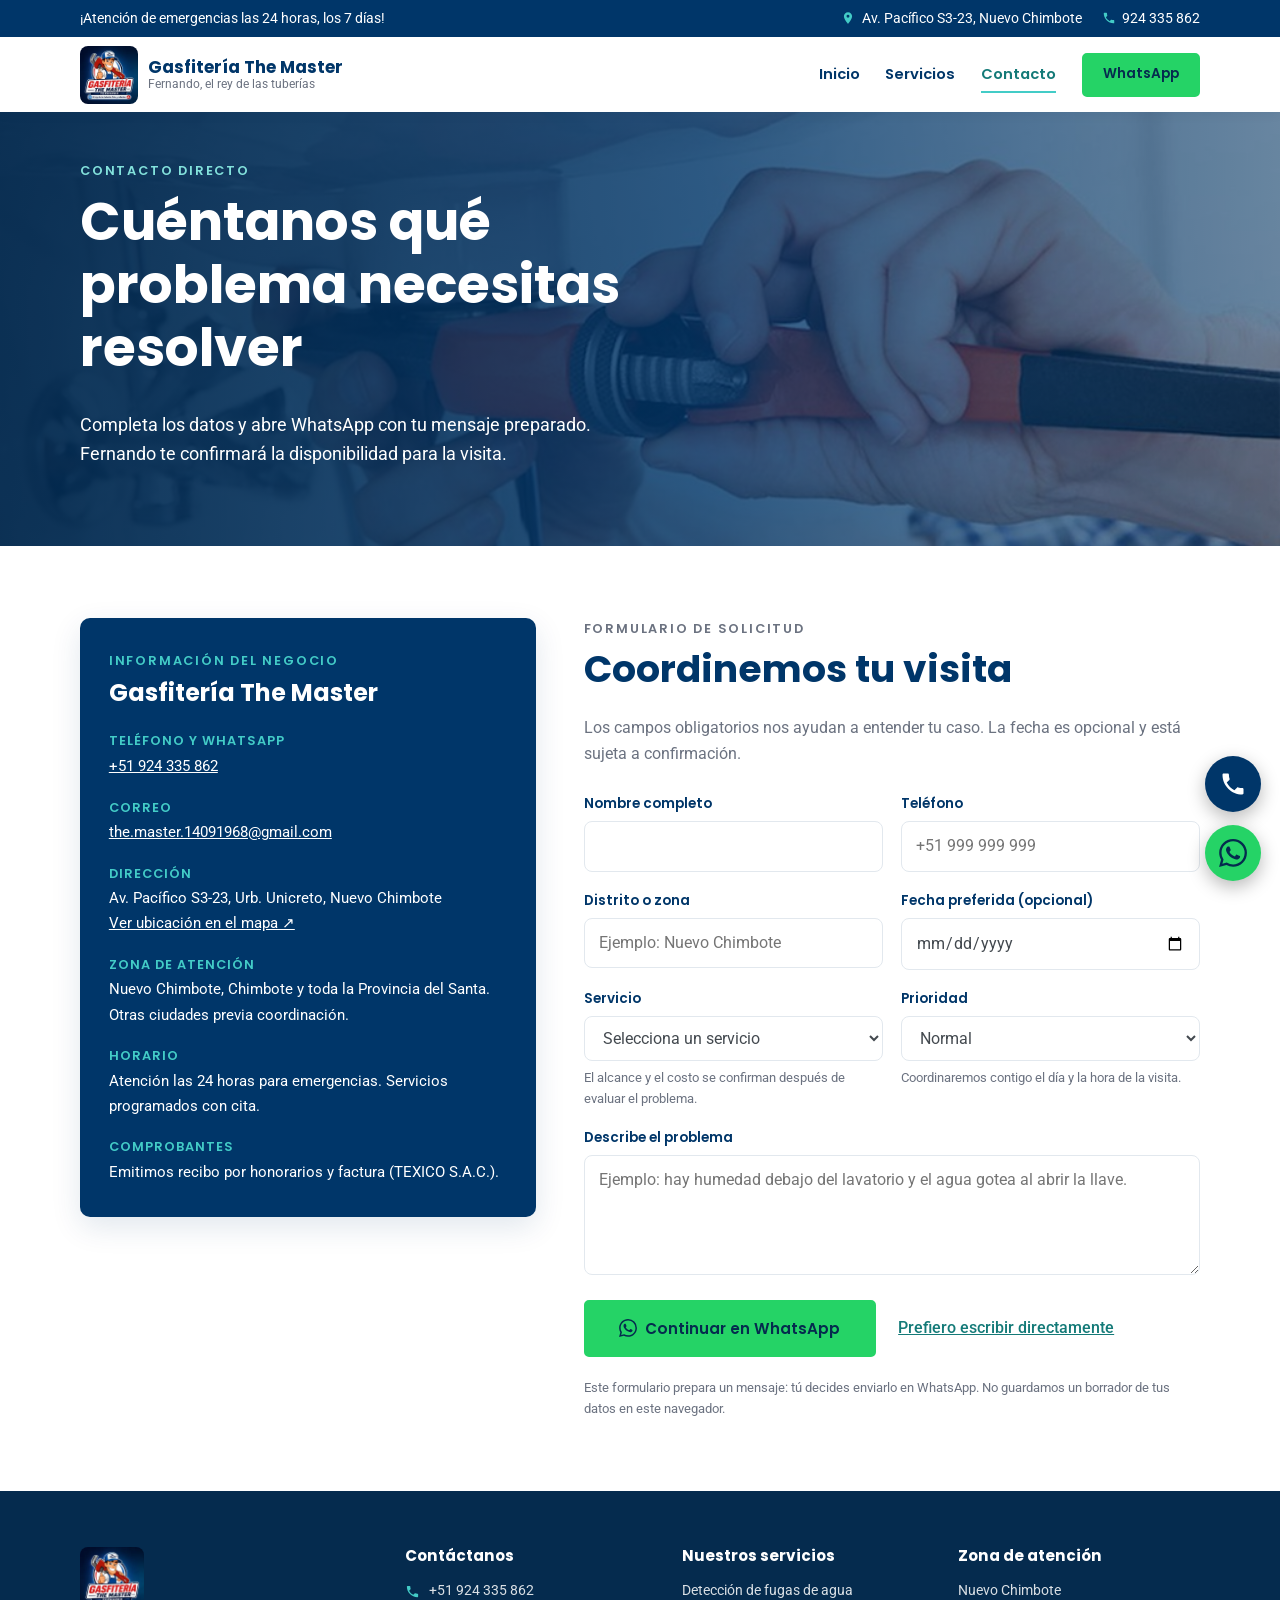
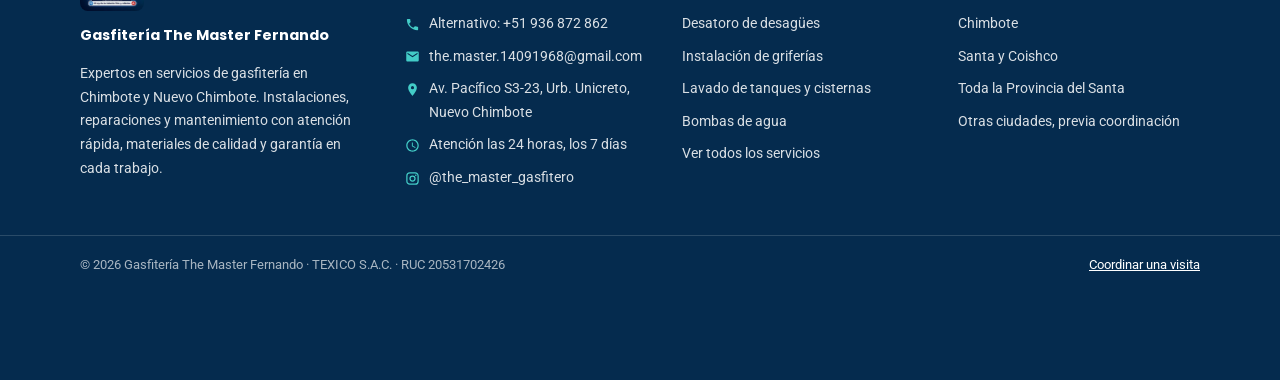
==== commit b80f9f24: "updating data" ====
--- a/contact.html
+++ b/contact.html
@@ -41,9 +41,9 @@
             <svg viewBox="0 0 24 24" aria-hidden="true"><path d="M12 2C8.13 2 5 5.13 5 9c0 5.25 7 13 7 13s7-7.75 7-13c0-3.87-3.13-7-7-7zm0 9.5a2.5 2.5 0 1 1 0-5 2.5 2.5 0 0 1 0 5z"/></svg>
             Av. Pacífico S3-23, Nuevo Chimbote
           </span>
-          <a class="topbar-item" href="tel:+51936872862">
+          <a class="topbar-item" href="tel:+51924335862">
             <svg viewBox="0 0 24 24" aria-hidden="true"><path d="M6.62 10.79c1.44 2.83 3.76 5.14 6.59 6.59l2.2-2.2c.27-.27.67-.36 1.02-.24 1.12.37 2.33.57 3.57.57.55 0 1 .45 1 1V20c0 .55-.45 1-1 1-9.39 0-17-7.61-17-17 0-.55.45-1 1-1h3.5c.55 0 1 .45 1 1 0 1.25.2 2.45.57 3.57.11.35.03.74-.25 1.02l-2.2 2.2z"/></svg>
-            936 872 862
+            924 335 862
           </a>
         </div>
       </div>
@@ -68,7 +68,7 @@
           <li class="nav-cta">
             <a
               class="button button--small button--wa"
-              href="https://wa.me/51936872862?text=Hola%20Fernando%2C%20necesito%20un%20servicio%20de%20gasfiter%C3%ADa."
+              href="https://wa.me/51924335862?text=Hola%20Fernando%2C%20necesito%20un%20servicio%20de%20gasfiter%C3%ADa."
               target="_blank"
               rel="noopener"
             >
@@ -100,12 +100,11 @@
             <dl class="contact-list">
               <div>
                 <dt>Teléfono y WhatsApp</dt>
-                <dd><a href="https://wa.me/51936872862" target="_blank" rel="noopener">+51 936 872 862</a></dd>
-                <dd><a href="tel:+51934516400">+51 934 516 400</a></dd>
+                <dd><a href="https://wa.me/51924335862" target="_blank" rel="noopener">+51 924 335 862</a></dd>
               </div>
               <div>
                 <dt>Correo</dt>
-                <dd><a href="mailto:fernandomelgarejo1@hotmail.com">fernandomelgarejo1@hotmail.com</a></dd>
+                <dd><a href="mailto:the.master.14091968@gmail.com">the.master.14091968@gmail.com</a></dd>
               </div>
               <div>
                 <dt>Dirección</dt>
@@ -183,7 +182,7 @@
                   <svg viewBox="0 0 24 24" aria-hidden="true"><path d="M17.472 14.382c-.297-.149-1.758-.867-2.03-.967-.273-.099-.471-.148-.67.15-.197.297-.767.966-.94 1.164-.173.199-.347.223-.644.075-.297-.15-1.255-.463-2.39-1.475-.883-.788-1.48-1.761-1.653-2.059-.173-.297-.018-.458.13-.606.134-.133.298-.347.446-.52.149-.174.198-.298.298-.497.099-.198.05-.371-.025-.52-.075-.149-.669-1.612-.916-2.207-.242-.579-.487-.5-.669-.51-.173-.008-.371-.01-.57-.01-.198 0-.52.074-.792.372-.272.297-1.04 1.016-1.04 2.479 0 1.462 1.065 2.875 1.213 3.074.149.198 2.096 3.2 5.077 4.487.709.306 1.262.489 1.694.625.712.227 1.36.195 1.871.118.571-.085 1.758-.719 2.006-1.413.248-.694.248-1.289.173-1.413-.074-.124-.272-.198-.57-.347m-5.421 7.403h-.004a9.87 9.87 0 0 1-5.031-1.378l-.361-.214-3.741.982.998-3.648-.235-.374a9.86 9.86 0 0 1-1.51-5.26c.001-5.45 4.436-9.884 9.888-9.884 2.64 0 5.122 1.03 6.988 2.898a9.825 9.825 0 0 1 2.893 6.994c-.003 5.45-4.437 9.884-9.885 9.884m8.413-18.297A11.815 11.815 0 0 0 12.05 0C5.495 0 .16 5.335.157 11.892c0 2.096.547 4.142 1.588 5.945L.057 24l6.305-1.654a11.882 11.882 0 0 0 5.683 1.448h.005c6.554 0 11.89-5.335 11.893-11.893a11.821 11.821 0 0 0-3.48-8.413"/></svg>
                   Continuar en WhatsApp
                 </button>
-                <a class="text-link" href="https://wa.me/51936872862" target="_blank" rel="noopener">
+                <a class="text-link" href="https://wa.me/51924335862" target="_blank" rel="noopener">
                   Prefiero escribir directamente
                 </a>
               </div>
@@ -210,15 +209,15 @@
           <ul class="footer-list">
             <li class="footer-item">
               <svg viewBox="0 0 24 24" aria-hidden="true"><path d="M6.62 10.79c1.44 2.83 3.76 5.14 6.59 6.59l2.2-2.2c.27-.27.67-.36 1.02-.24 1.12.37 2.33.57 3.57.57.55 0 1 .45 1 1V20c0 .55-.45 1-1 1-9.39 0-17-7.61-17-17 0-.55.45-1 1-1h3.5c.55 0 1 .45 1 1 0 1.25.2 2.45.57 3.57.11.35.03.74-.25 1.02l-2.2 2.2z"/></svg>
-              <a href="tel:+51936872862">+51 936 872 862</a>
+              <a href="tel:+51924335862">+51 924 335 862</a>
             </li>
             <li class="footer-item">
               <svg viewBox="0 0 24 24" aria-hidden="true"><path d="M6.62 10.79c1.44 2.83 3.76 5.14 6.59 6.59l2.2-2.2c.27-.27.67-.36 1.02-.24 1.12.37 2.33.57 3.57.57.55 0 1 .45 1 1V20c0 .55-.45 1-1 1-9.39 0-17-7.61-17-17 0-.55.45-1 1-1h3.5c.55 0 1 .45 1 1 0 1.25.2 2.45.57 3.57.11.35.03.74-.25 1.02l-2.2 2.2z"/></svg>
-              <a href="tel:+51934516400">+51 934 516 400</a>
+              <a href="tel:+51936872862">Alternativo: +51 936 872 862</a>
             </li>
             <li class="footer-item">
               <svg viewBox="0 0 24 24" aria-hidden="true"><path d="M20 4H4c-1.1 0-1.99.9-1.99 2L2 18c0 1.1.9 2 2 2h16c1.1 0 2-.9 2-2V6c0-1.1-.9-2-2-2zm0 4-8 5-8-5V6l8 5 8-5v2z"/></svg>
-              <a href="mailto:fernandomelgarejo1@hotmail.com">fernandomelgarejo1@hotmail.com</a>
+              <a href="mailto:the.master.14091968@gmail.com">the.master.14091968@gmail.com</a>
             </li>
             <li class="footer-item">
               <svg viewBox="0 0 24 24" aria-hidden="true"><path d="M12 2C8.13 2 5 5.13 5 9c0 5.25 7 13 7 13s7-7.75 7-13c0-3.87-3.13-7-7-7zm0 9.5a2.5 2.5 0 1 1 0-5 2.5 2.5 0 0 1 0 5z"/></svg>
@@ -266,14 +265,14 @@
 
     <a
       class="float-call"
-      href="tel:+51936872862"
+      href="tel:+51924335862"
       aria-label="Llamar a Gasfitería The Master"
     >
       <svg viewBox="0 0 24 24" aria-hidden="true"><path d="M6.62 10.79c1.44 2.83 3.76 5.14 6.59 6.59l2.2-2.2c.27-.27.67-.36 1.02-.24 1.12.37 2.33.57 3.57.57.55 0 1 .45 1 1V20c0 .55-.45 1-1 1-9.39 0-17-7.61-17-17 0-.55.45-1 1-1h3.5c.55 0 1 .45 1 1 0 1.25.2 2.45.57 3.57.11.35.03.74-.25 1.02l-2.2 2.2z"/></svg>
     </a>
     <a
       class="float-wa"
-      href="https://wa.me/51936872862?text=Hola%20Fernando%2C%20necesito%20un%20servicio%20de%20gasfiter%C3%ADa."
+      href="https://wa.me/51924335862?text=Hola%20Fernando%2C%20necesito%20un%20servicio%20de%20gasfiter%C3%ADa."
       target="_blank"
       rel="noopener"
       aria-label="Escribir por WhatsApp a Gasfitería The Master"
